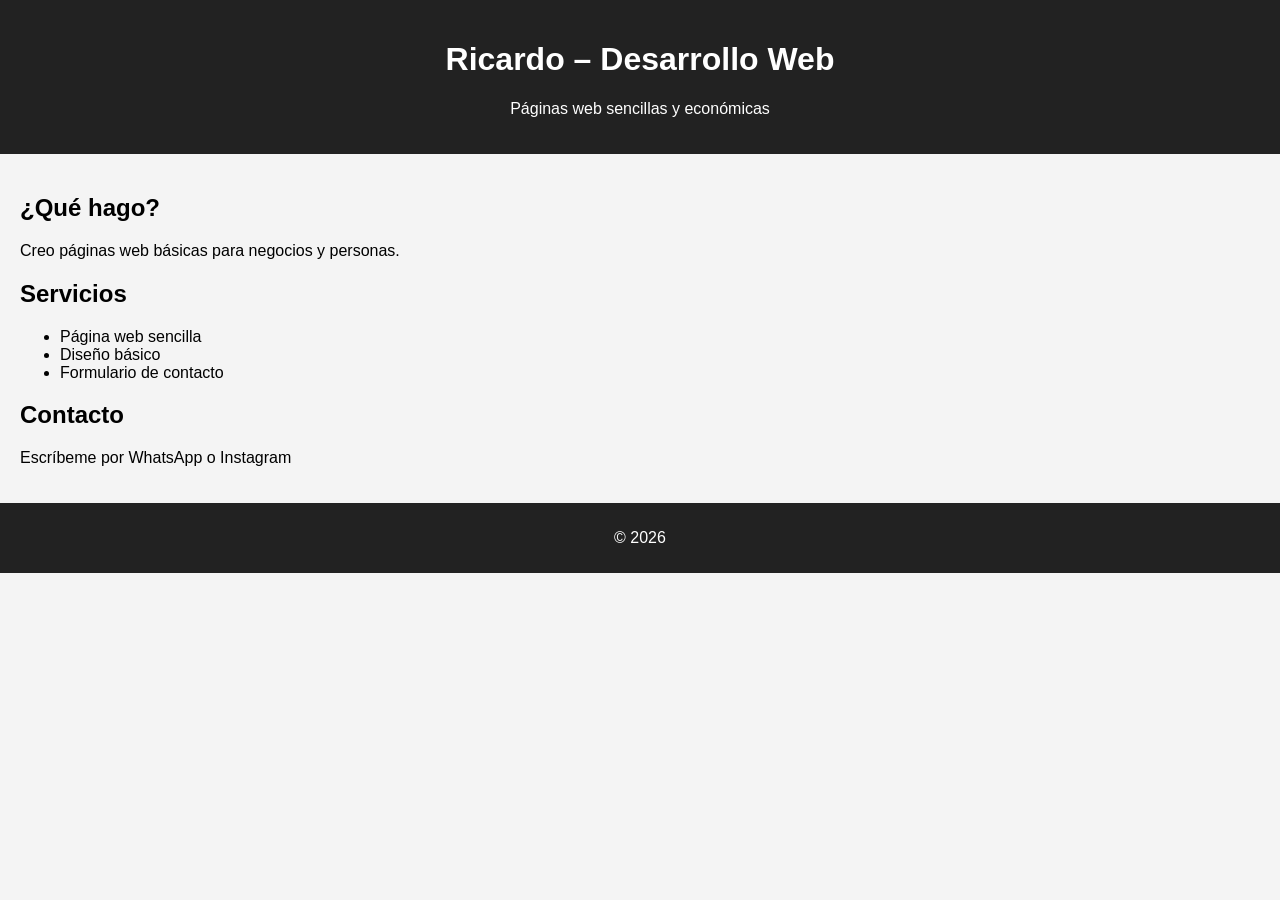
==== index.html @ af0c1932 "Add files via upload" ====
<!DOCTYPE html>
<html lang="es">
<head>
  <meta charset="UTF-8">
  <title>Mi primera página</title>
  <style>
    body {
      font-family: Arial, sans-serif;
      background: #f4f4f4;
      margin: 0;
      padding: 0;
    }
    header {
      background: #222;
      color: white;
      padding: 20px;
      text-align: center;
    }
    section {
      padding: 20px;
    }
    footer {
      background: #222;
      color: white;
      text-align: center;
      padding: 10px;
    }
  </style>
</head>
<body>

<header>
  <h1>Ricardo – Desarrollo Web</h1>
  <p>Páginas web sencillas y económicas</p>
</header>

<section>
  <h2>¿Qué hago?</h2>
  <p>Creo páginas web básicas para negocios y personas.</p>

  <h2>Servicios</h2>
  <ul>
    <li>Página web sencilla</li>
    <li>Diseño básico</li>
    <li>Formulario de contacto</li>
  </ul>

  <h2>Contacto</h2>
  <p>Escríbeme por WhatsApp o Instagram</p>
</section>

<footer>
  <p>© 2026</p>
</footer>

</body>
</html>
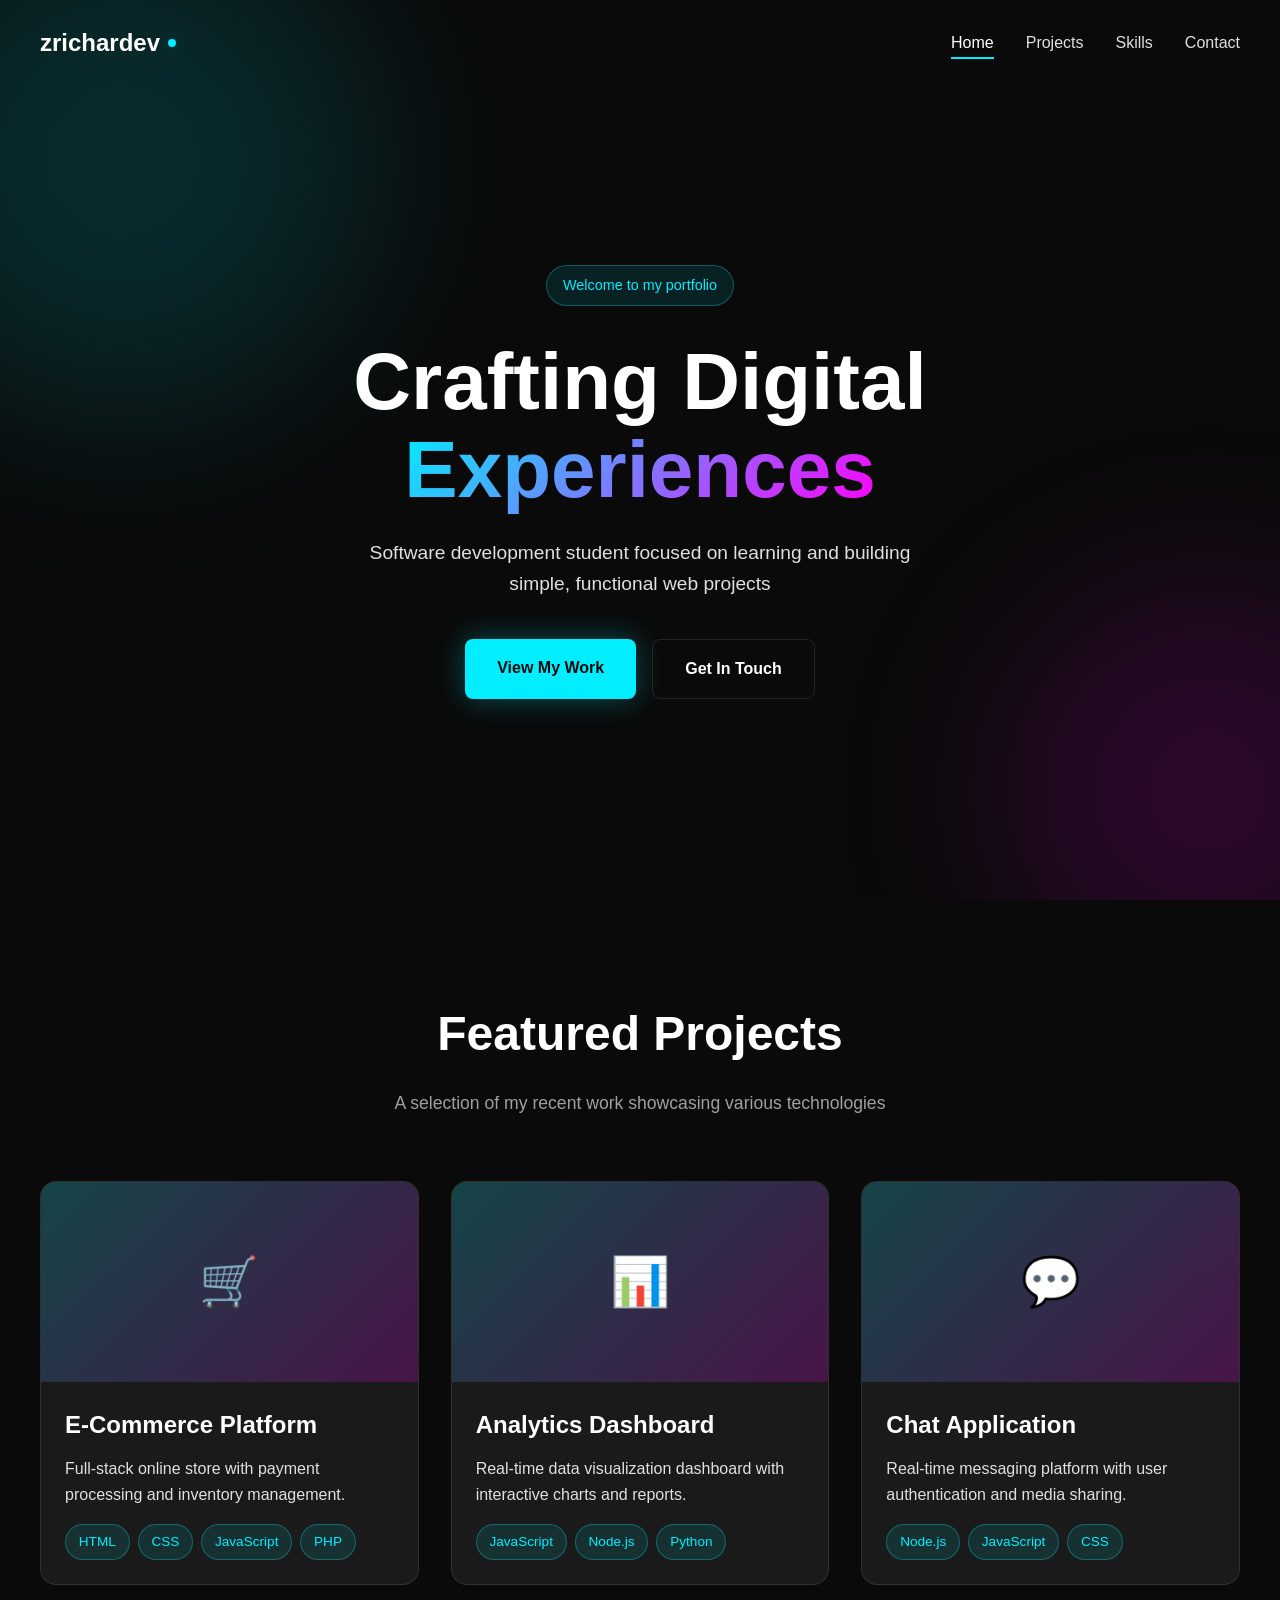
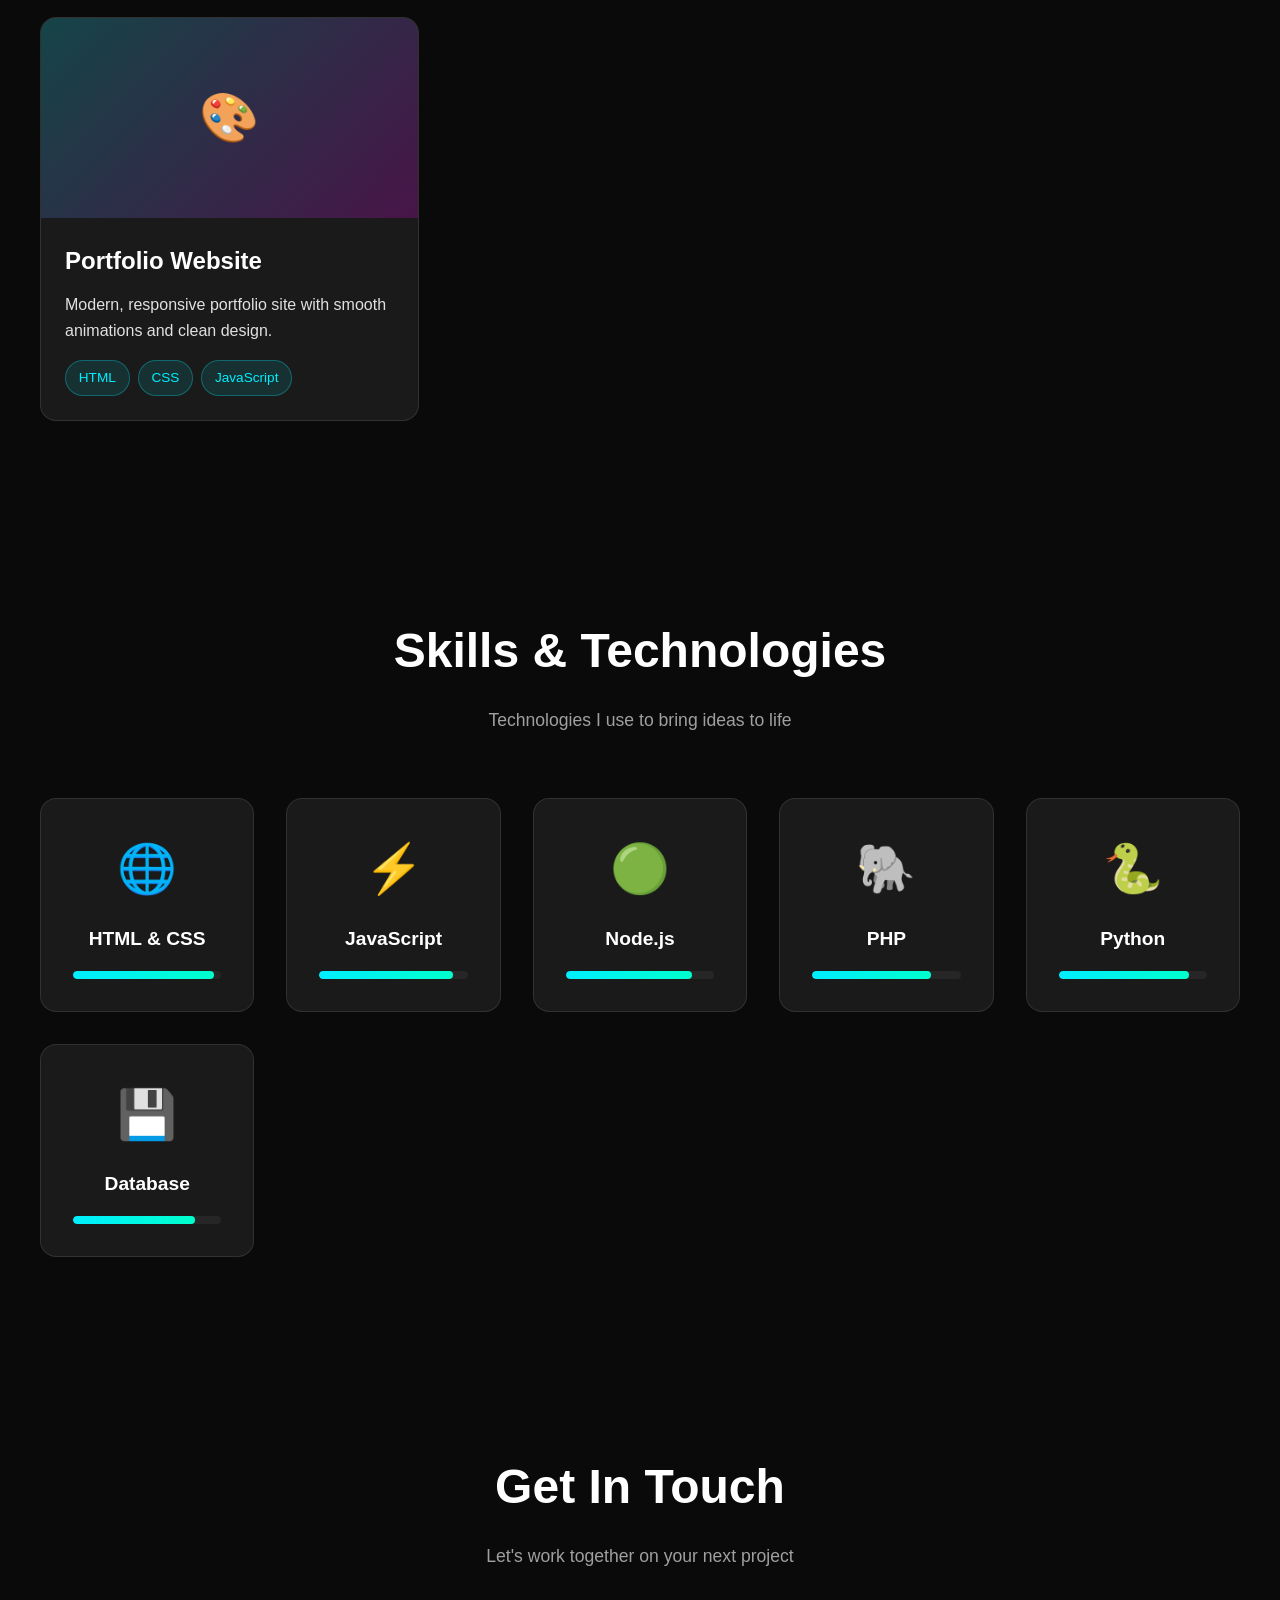
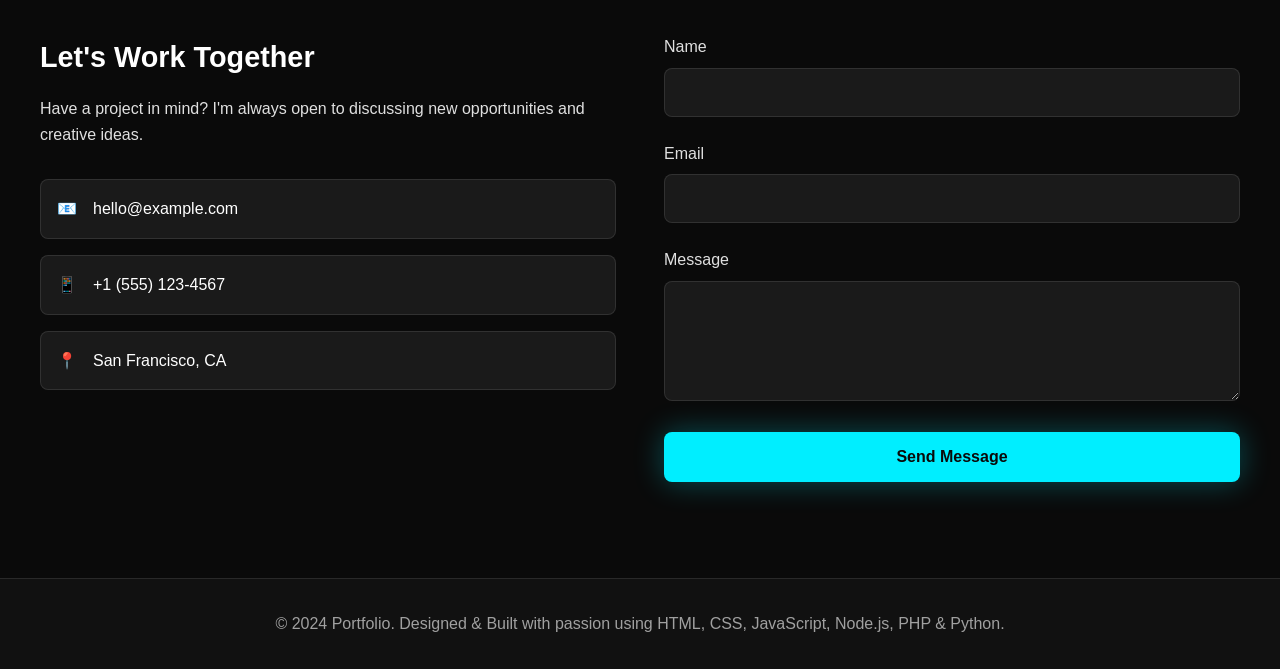
==== commit e4102955: "Update and rename portfolio.html to index.html" ====
--- a/index.html
+++ b/index.html
@@ -1,57 +1,805 @@
 <!DOCTYPE html>
-<html lang="es">
+<html lang="en">
 <head>
-  <meta charset="UTF-8">
-  <title>Mi primera página</title>
-  <style>
-    body {
-      font-family: Arial, sans-serif;
-      background: #f4f4f4;
-      margin: 0;
-      padding: 0;
-    }
-    header {
-      background: #222;
-      color: white;
-      padding: 20px;
-      text-align: center;
-    }
-    section {
-      padding: 20px;
-    }
-    footer {
-      background: #222;
-      color: white;
-      text-align: center;
-      padding: 10px;
-    }
-  </style>
+    <meta charset="UTF-8">
+    <meta name="viewport" content="width=device-width, initial-scale=1.0">
+    <title>My Portfolio - Web Developer</title>
+    <style>
+        * {
+            margin: 0;
+            padding: 0;
+            box-sizing: border-box;
+        }
+
+        :root {
+            --bg-primary: #0a0a0a;
+            --bg-secondary: #111111;
+            --bg-card: #1a1a1a;
+            --text-primary: #ffffff;
+            --text-secondary: #e0e0e0;
+            --text-muted: #a0a0a0;
+            --accent: #00eeff;
+            --accent-glow: rgba(0, 238, 255, 0.3);
+            --border: rgba(255, 255, 255, 0.1);
+        }
+
+        body {
+            font-family: 'Segoe UI', Tahoma, Geneva, Verdana, sans-serif;
+            background: var(--bg-primary);
+            color: var(--text-primary);
+            line-height: 1.6;
+            overflow-x: hidden;
+        }
+
+        /* Animated Background */
+        .animated-bg {
+            position: fixed;
+            top: 0;
+            left: 0;
+            width: 100%;
+            height: 100%;
+            z-index: 0;
+            overflow: hidden;
+            pointer-events: none;
+        }
+
+        .gradient-orb {
+            position: absolute;
+            border-radius: 50%;
+            filter: blur(100px);
+            opacity: 0.15;
+            animation: float 20s infinite ease-in-out;
+        }
+
+        .orb-1 {
+            width: 500px;
+            height: 500px;
+            background: var(--accent);
+            top: -10%;
+            left: -10%;
+        }
+
+        .orb-2 {
+            width: 400px;
+            height: 400px;
+            background: #ff00ff;
+            bottom: -10%;
+            right: -10%;
+            animation-delay: 7s;
+        }
+
+        @keyframes float {
+            0%, 100% { transform: translate(0, 0) scale(1); }
+            33% { transform: translate(50px, -50px) scale(1.1); }
+            66% { transform: translate(-50px, 50px) scale(0.9); }
+        }
+
+        /* Navigation */
+        nav {
+            position: fixed;
+            top: 0;
+            left: 0;
+            right: 0;
+            z-index: 1000;
+            padding: 1.5rem 2rem;
+            transition: all 0.3s ease;
+        }
+
+        nav.scrolled {
+            background: rgba(10, 10, 10, 0.9);
+            backdrop-filter: blur(20px);
+            border-bottom: 1px solid var(--border);
+            padding: 1rem 2rem;
+        }
+
+        .nav-content {
+            max-width: 1200px;
+            margin: 0 auto;
+            display: flex;
+            justify-content: space-between;
+            align-items: center;
+        }
+
+        .logo {
+            font-size: 1.5rem;
+            font-weight: 700;
+            display: flex;
+            align-items: center;
+            gap: 0.5rem;
+        }
+
+        .logo-dot {
+            width: 8px;
+            height: 8px;
+            background: var(--accent);
+            border-radius: 50%;
+            box-shadow: 0 0 20px var(--accent-glow);
+            animation: pulse 2s infinite;
+        }
+
+        @keyframes pulse {
+            0%, 100% { transform: scale(1); opacity: 1; }
+            50% { transform: scale(1.2); opacity: 0.8; }
+        }
+
+        .nav-menu {
+            display: flex;
+            gap: 2rem;
+            list-style: none;
+        }
+
+        .nav-menu a {
+            color: var(--text-secondary);
+            text-decoration: none;
+            position: relative;
+            padding: 0.5rem 0;
+            transition: color 0.3s ease;
+        }
+
+        .nav-menu a::after {
+            content: '';
+            position: absolute;
+            bottom: 0;
+            left: 0;
+            width: 0;
+            height: 2px;
+            background: var(--accent);
+            transition: width 0.3s ease;
+        }
+
+        .nav-menu a:hover,
+        .nav-menu a.active {
+            color: var(--text-primary);
+        }
+
+        .nav-menu a:hover::after,
+        .nav-menu a.active::after {
+            width: 100%;
+        }
+
+        /* Hero Section */
+        .hero {
+            min-height: 100vh;
+            display: flex;
+            align-items: center;
+            justify-content: center;
+            padding: 8rem 2rem 4rem;
+            position: relative;
+        }
+
+        .hero-content {
+            max-width: 1200px;
+            text-align: center;
+        }
+
+        .hero-tag {
+            display: inline-block;
+            padding: 0.5rem 1rem;
+            background: rgba(0, 238, 255, 0.1);
+            border: 1px solid rgba(0, 238, 255, 0.3);
+            border-radius: 50px;
+            font-size: 0.9rem;
+            color: var(--accent);
+            margin-bottom: 2rem;
+        }
+
+        .hero h1 {
+            font-size: clamp(2.5rem, 8vw, 5rem);
+            font-weight: 800;
+            line-height: 1.1;
+            margin-bottom: 1.5rem;
+        }
+
+        .gradient-text {
+            background: linear-gradient(135deg, var(--accent) 0%, #ff00ff 100%);
+            -webkit-background-clip: text;
+            -webkit-text-fill-color: transparent;
+            background-clip: text;
+        }
+
+        .hero p {
+            font-size: 1.2rem;
+            color: var(--text-secondary);
+            max-width: 600px;
+            margin: 0 auto 2.5rem;
+        }
+
+        .hero-buttons {
+            display: flex;
+            gap: 1rem;
+            justify-content: center;
+            flex-wrap: wrap;
+        }
+
+        .btn-primary, .btn-secondary {
+            padding: 1rem 2rem;
+            font-size: 1rem;
+            font-weight: 600;
+            border-radius: 8px;
+            cursor: pointer;
+            transition: all 0.3s ease;
+            border: none;
+            text-decoration: none;
+            display: inline-block;
+        }
+
+        .btn-primary {
+            background: var(--accent);
+            color: var(--bg-primary);
+            box-shadow: 0 0 30px var(--accent-glow);
+        }
+
+        .btn-primary:hover {
+            transform: translateY(-2px);
+            box-shadow: 0 0 50px var(--accent-glow);
+        }
+
+        .btn-secondary {
+            background: transparent;
+            color: var(--text-primary);
+            border: 1px solid var(--border);
+        }
+
+        .btn-secondary:hover {
+            border-color: var(--accent);
+            color: var(--accent);
+            transform: translateY(-2px);
+        }
+
+        /* Sections */
+        section {
+            position: relative;
+            padding: 6rem 2rem;
+        }
+
+        .container {
+            max-width: 1200px;
+            margin: 0 auto;
+        }
+
+        .section-header {
+            text-align: center;
+            margin-bottom: 4rem;
+        }
+
+        .section-title {
+            font-size: clamp(2rem, 5vw, 3rem);
+            font-weight: 800;
+            margin-bottom: 1rem;
+        }
+
+        .section-subtitle {
+            color: var(--text-muted);
+            font-size: 1.1rem;
+            max-width: 600px;
+            margin: 0 auto;
+        }
+
+        /* Projects Grid */
+        .projects-grid {
+            display: grid;
+            grid-template-columns: repeat(auto-fit, minmax(300px, 1fr));
+            gap: 2rem;
+        }
+
+        .project-card {
+            background: var(--bg-card);
+            border: 1px solid var(--border);
+            border-radius: 16px;
+            overflow: hidden;
+            transition: all 0.3s ease;
+            cursor: pointer;
+        }
+
+        .project-card:hover {
+            transform: translateY(-8px);
+            border-color: var(--accent);
+            box-shadow: 0 20px 40px rgba(0, 238, 255, 0.2);
+        }
+
+        .project-image {
+            width: 100%;
+            height: 200px;
+            background: linear-gradient(135deg, rgba(0, 238, 255, 0.2), rgba(255, 0, 255, 0.2));
+            display: flex;
+            align-items: center;
+            justify-content: center;
+            font-size: 3rem;
+            transition: all 0.3s ease;
+        }
+
+        .project-card:hover .project-image {
+            transform: scale(1.05);
+        }
+
+        .project-info {
+            padding: 1.5rem;
+        }
+
+        .project-title {
+            font-size: 1.5rem;
+            font-weight: 700;
+            margin-bottom: 0.75rem;
+        }
+
+        .project-description {
+            color: var(--text-secondary);
+            margin-bottom: 1rem;
+        }
+
+        .project-tags {
+            display: flex;
+            flex-wrap: wrap;
+            gap: 0.5rem;
+        }
+
+        .tag {
+            padding: 0.4rem 0.8rem;
+            background: rgba(0, 238, 255, 0.1);
+            border: 1px solid rgba(0, 238, 255, 0.3);
+            border-radius: 20px;
+            font-size: 0.85rem;
+            color: var(--accent);
+        }
+
+        /* Skills Grid */
+        .skills-grid {
+            display: grid;
+            grid-template-columns: repeat(auto-fit, minmax(200px, 1fr));
+            gap: 2rem;
+        }
+
+        .skill-card {
+            background: var(--bg-card);
+            border: 1px solid var(--border);
+            border-radius: 16px;
+            padding: 2rem;
+            text-align: center;
+            transition: all 0.3s ease;
+        }
+
+        .skill-card:hover {
+            border-color: var(--accent);
+            transform: translateY(-5px);
+            box-shadow: 0 10px 30px rgba(0, 238, 255, 0.15);
+        }
+
+        .skill-icon {
+            font-size: 3rem;
+            margin-bottom: 1rem;
+        }
+
+        .skill-name {
+            font-size: 1.2rem;
+            font-weight: 700;
+            margin-bottom: 1rem;
+        }
+
+        .skill-bar {
+            width: 100%;
+            height: 8px;
+            background: rgba(255, 255, 255, 0.05);
+            border-radius: 10px;
+            overflow: hidden;
+        }
+
+        .skill-progress {
+            height: 100%;
+            background: linear-gradient(90deg, var(--accent) 0%, #00ffcc 100%);
+            border-radius: 10px;
+            transition: width 1s ease;
+        }
+
+        /* Contact Form */
+        .contact-grid {
+            display: grid;
+            grid-template-columns: 1fr;
+            gap: 3rem;
+        }
+
+        @media (min-width: 768px) {
+            .contact-grid {
+                grid-template-columns: 1fr 1fr;
+            }
+        }
+
+        .contact-info h3 {
+            font-size: 1.8rem;
+            margin-bottom: 1rem;
+        }
+
+        .contact-info p {
+            color: var(--text-secondary);
+            margin-bottom: 2rem;
+        }
+
+        .contact-method {
+            display: flex;
+            align-items: center;
+            gap: 1rem;
+            padding: 1rem;
+            background: var(--bg-card);
+            border: 1px solid var(--border);
+            border-radius: 8px;
+            margin-bottom: 1rem;
+            transition: all 0.3s ease;
+        }
+
+        .contact-method:hover {
+            border-color: var(--accent);
+            transform: translateX(5px);
+        }
+
+        .form-group {
+            margin-bottom: 1.5rem;
+        }
+
+        .form-group label {
+            display: block;
+            margin-bottom: 0.5rem;
+            color: var(--text-secondary);
+        }
+
+        .form-group input,
+        .form-group textarea {
+            width: 100%;
+            padding: 1rem;
+            background: var(--bg-card);
+            border: 1px solid var(--border);
+            border-radius: 8px;
+            color: var(--text-primary);
+            font-family: inherit;
+            transition: all 0.3s ease;
+        }
+
+        .form-group input:focus,
+        .form-group textarea:focus {
+            outline: none;
+            border-color: var(--accent);
+            box-shadow: 0 0 0 3px var(--accent-glow);
+        }
+
+        .form-group textarea {
+            resize: vertical;
+            min-height: 120px;
+        }
+
+        /* Footer */
+        footer {
+            background: var(--bg-secondary);
+            border-top: 1px solid var(--border);
+            padding: 2rem;
+            text-align: center;
+            color: var(--text-muted);
+        }
+
+        /* Responsive */
+        @media (max-width: 768px) {
+            .nav-menu {
+                display: none;
+            }
+
+            section {
+                padding: 4rem 1.5rem;
+            }
+
+            .hero {
+                padding: 6rem 1.5rem 3rem;
+            }
+        }
+
+        /* Smooth Scroll */
+        html {
+            scroll-behavior: smooth;
+        }
+    </style>
 </head>
 <body>
-
-<header>
-  <h1>Ricardo – Desarrollo Web</h1>
-  <p>Páginas web sencillas y económicas</p>
-</header>
-
-<section>
-  <h2>¿Qué hago?</h2>
-  <p>Creo páginas web básicas para negocios y personas.</p>
-
-  <h2>Servicios</h2>
-  <ul>
-    <li>Página web sencilla</li>
-    <li>Diseño básico</li>
-    <li>Formulario de contacto</li>
-  </ul>
-
-  <h2>Contacto</h2>
-  <p>Escríbeme por WhatsApp o Instagram</p>
-</section>
-
-<footer>
-  <p>© 2026</p>
-</footer>
-
+    <!-- Animated Background -->
+    <div class="animated-bg">
+        <div class="gradient-orb orb-1"></div>
+        <div class="gradient-orb orb-2"></div>
+    </div>
+
+    <!-- Navigation -->
+    <nav id="navbar">
+        <div class="nav-content">
+            <div class="logo">
+                zrichardev<span class="logo-dot"></span>
+            </div>
+            <ul class="nav-menu">
+                <li><a href="#home" class="active">Home</a></li>
+                <li><a href="#projects">Projects</a></li>
+                <li><a href="#skills">Skills</a></li>
+                <li><a href="#contact">Contact</a></li>
+            </ul>
+        </div>
+    </nav>
+
+    <!-- Hero Section -->
+    <section id="home" class="hero">
+        <div class="hero-content">
+            <div class="hero-tag">Welcome to my portfolio</div>
+            <h1>
+                Crafting Digital<br>
+                <span class="gradient-text">Experiences</span>
+            </h1>
+            <p>
+                Software development student focused on learning and building simple,
+                functional web projects
+            </p>
+            <div class="hero-buttons">
+                <a href="#projects" class="btn-primary">View My Work</a>
+                <a href="#contact" class="btn-secondary">Get In Touch</a>
+            </div>
+        </div>
+    </section>
+
+    <!-- Projects Section -->
+    <section id="projects">
+        <div class="container">
+            <div class="section-header">
+                <h2 class="section-title">Featured Projects</h2>
+                <p class="section-subtitle">
+                    A selection of my recent work showcasing various technologies
+                </p>
+            </div>
+
+            <div class="projects-grid">
+                <div class="project-card">
+                    <div class="project-image">🛒</div>
+                    <div class="project-info">
+                        <h3 class="project-title">E-Commerce Platform</h3>
+                        <p class="project-description">
+                            Full-stack online store with payment processing and inventory management.
+                        </p>
+                        <div class="project-tags">
+                            <span class="tag">HTML</span>
+                            <span class="tag">CSS</span>
+                            <span class="tag">JavaScript</span>
+                            <span class="tag">PHP</span>
+                        </div>
+                    </div>
+                </div>
+
+                <div class="project-card">
+                    <div class="project-image">📊</div>
+                    <div class="project-info">
+                        <h3 class="project-title">Analytics Dashboard</h3>
+                        <p class="project-description">
+                            Real-time data visualization dashboard with interactive charts and reports.
+                        </p>
+                        <div class="project-tags">
+                            <span class="tag">JavaScript</span>
+                            <span class="tag">Node.js</span>
+                            <span class="tag">Python</span>
+                        </div>
+                    </div>
+                </div>
+
+                <div class="project-card">
+                    <div class="project-image">💬</div>
+                    <div class="project-info">
+                        <h3 class="project-title">Chat Application</h3>
+                        <p class="project-description">
+                            Real-time messaging platform with user authentication and media sharing.
+                        </p>
+                        <div class="project-tags">
+                            <span class="tag">Node.js</span>
+                            <span class="tag">JavaScript</span>
+                            <span class="tag">CSS</span>
+                        </div>
+                    </div>
+                </div>
+
+                <div class="project-card">
+                    <div class="project-image">🎨</div>
+                    <div class="project-info">
+                        <h3 class="project-title">Portfolio Website</h3>
+                        <p class="project-description">
+                            Modern, responsive portfolio site with smooth animations and clean design.
+                        </p>
+                        <div class="project-tags">
+                            <span class="tag">HTML</span>
+                            <span class="tag">CSS</span>
+                            <span class="tag">JavaScript</span>
+                        </div>
+                    </div>
+                </div>
+            </div>
+        </div>
+    </section>
+
+    <!-- Skills Section -->
+    <section id="skills">
+        <div class="container">
+            <div class="section-header">
+                <h2 class="section-title">Skills & Technologies</h2>
+                <p class="section-subtitle">
+                    Technologies I use to bring ideas to life
+                </p>
+            </div>
+
+            <div class="skills-grid">
+                <div class="skill-card">
+                    <div class="skill-icon">🌐</div>
+                    <h3 class="skill-name">HTML & CSS</h3>
+                    <div class="skill-bar">
+                        <div class="skill-progress" style="width: 95%"></div>
+                    </div>
+                </div>
+
+                <div class="skill-card">
+                    <div class="skill-icon">⚡</div>
+                    <h3 class="skill-name">JavaScript</h3>
+                    <div class="skill-bar">
+                        <div class="skill-progress" style="width: 90%"></div>
+                    </div>
+                </div>
+
+                <div class="skill-card">
+                    <div class="skill-icon">🟢</div>
+                    <h3 class="skill-name">Node.js</h3>
+                    <div class="skill-bar">
+                        <div class="skill-progress" style="width: 85%"></div>
+                    </div>
+                </div>
+
+                <div class="skill-card">
+                    <div class="skill-icon">🐘</div>
+                    <h3 class="skill-name">PHP</h3>
+                    <div class="skill-bar">
+                        <div class="skill-progress" style="width: 80%"></div>
+                    </div>
+                </div>
+
+                <div class="skill-card">
+                    <div class="skill-icon">🐍</div>
+                    <h3 class="skill-name">Python</h3>
+                    <div class="skill-bar">
+                        <div class="skill-progress" style="width: 88%"></div>
+                    </div>
+                </div>
+
+                <div class="skill-card">
+                    <div class="skill-icon">💾</div>
+                    <h3 class="skill-name">Database</h3>
+                    <div class="skill-bar">
+                        <div class="skill-progress" style="width: 82%"></div>
+                    </div>
+                </div>
+            </div>
+        </div>
+    </section>
+
+    <!-- Contact Section -->
+    <section id="contact">
+        <div class="container">
+            <div class="section-header">
+                <h2 class="section-title">Get In Touch</h2>
+                <p class="section-subtitle">
+                    Let's work together on your next project
+                </p>
+            </div>
+
+            <div class="contact-grid">
+                <div class="contact-info">
+                    <h3>Let's Work Together</h3>
+                    <p>
+                        Have a project in mind? I'm always open to discussing new opportunities
+                        and creative ideas.
+                    </p>
+                    <div class="contact-method">
+                        <span>📧</span>
+                        <span>hello@example.com</span>
+                    </div>
+                    <div class="contact-method">
+                        <span>📱</span>
+                        <span>+1 (555) 123-4567</span>
+                    </div>
+                    <div class="contact-method">
+                        <span>📍</span>
+                        <span>San Francisco, CA</span>
+                    </div>
+                </div>
+
+                <form id="contactForm">
+                    <div class="form-group">
+                        <label for="name">Name</label>
+                        <input type="text" id="name" name="name" required>
+                    </div>
+                    <div class="form-group">
+                        <label for="email">Email</label>
+                        <input type="email" id="email" name="email" required>
+                    </div>
+                    <div class="form-group">
+                        <label for="message">Message</label>
+                        <textarea id="message" name="message" required></textarea>
+                    </div>
+                    <button type="submit" class="btn-primary" style="width: 100%;">Send Message</button>
+                </form>
+            </div>
+        </div>
+    </section>
+
+    <!-- Footer -->
+    <footer>
+        <p>&copy; 2024 Portfolio. Designed & Built with passion using HTML, CSS, JavaScript, Node.js, PHP & Python.</p>
+    </footer>
+
+    <!-- JavaScript -->
+    <script>
+        // Navigation scroll effect
+        window.addEventListener('scroll', () => {
+            const navbar = document.getElementById('navbar');
+            if (window.scrollY > 50) {
+                navbar.classList.add('scrolled');
+            } else {
+                navbar.classList.remove('scrolled');
+            }
+
+            // Update active nav link
+            const sections = document.querySelectorAll('section');
+            const navLinks = document.querySelectorAll('.nav-menu a');
+
+            sections.forEach(section => {
+                const rect = section.getBoundingClientRect();
+                if (rect.top <= 100 && rect.bottom >= 100) {
+                    navLinks.forEach(link => {
+                        link.classList.remove('active');
+                        if (link.getAttribute('href') === `#${section.id}`) {
+                            link.classList.add('active');
+                        }
+                    });
+                }
+            });
+        });
+
+        // Animate skill bars on scroll
+        const observerOptions = {
+            threshold: 0.5
+        };
+
+        const observer = new IntersectionObserver((entries) => {
+            entries.forEach(entry => {
+                if (entry.isIntersecting) {
+                    const progressBars = entry.target.querySelectorAll('.skill-progress');
+                    progressBars.forEach(bar => {
+                        bar.style.width = bar.style.width;
+                    });
+                }
+            });
+        }, observerOptions);
+
+        const skillsSection = document.querySelector('#skills');
+        if (skillsSection) {
+            observer.observe(skillsSection);
+        }
+
+        // Contact form submission
+        document.getElementById('contactForm').addEventListener('submit', (e) => {
+            e.preventDefault();
+            const formData = new FormData(e.target);
+            const data = Object.fromEntries(formData);
+            
+            console.log('Form submitted:', data);
+            alert('Thank you for your message! I\'ll get back to you soon.');
+            e.target.reset();
+        });
+
+        // Smooth scroll for navigation links
+        document.querySelectorAll('a[href^="#"]').forEach(anchor => {
+            anchor.addEventListener('click', function (e) {
+                e.preventDefault();
+                const target = document.querySelector(this.getAttribute('href'));
+                if (target) {
+                    target.scrollIntoView({
+                        behavior: 'smooth',
+                        block: 'start'
+                    });
+                }
+            });
+        });
+    </script>
 </body>
 </html>
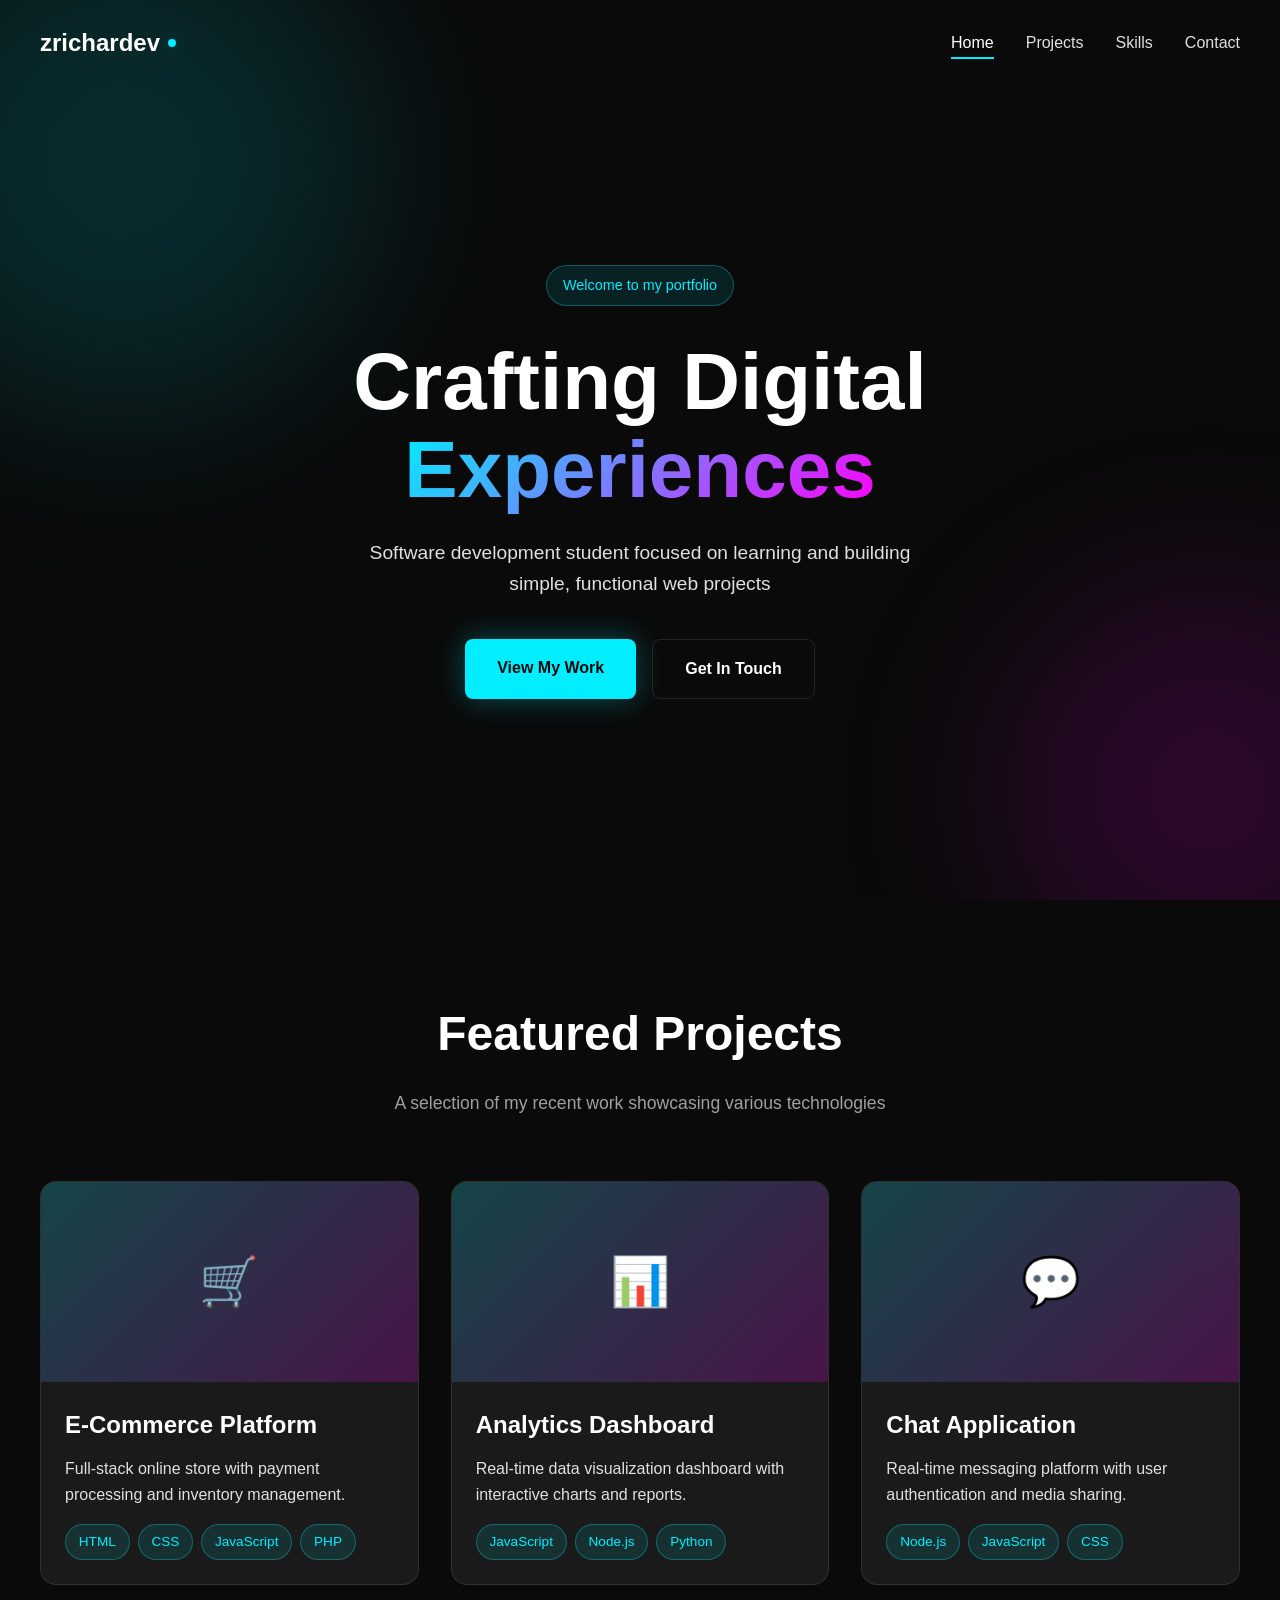
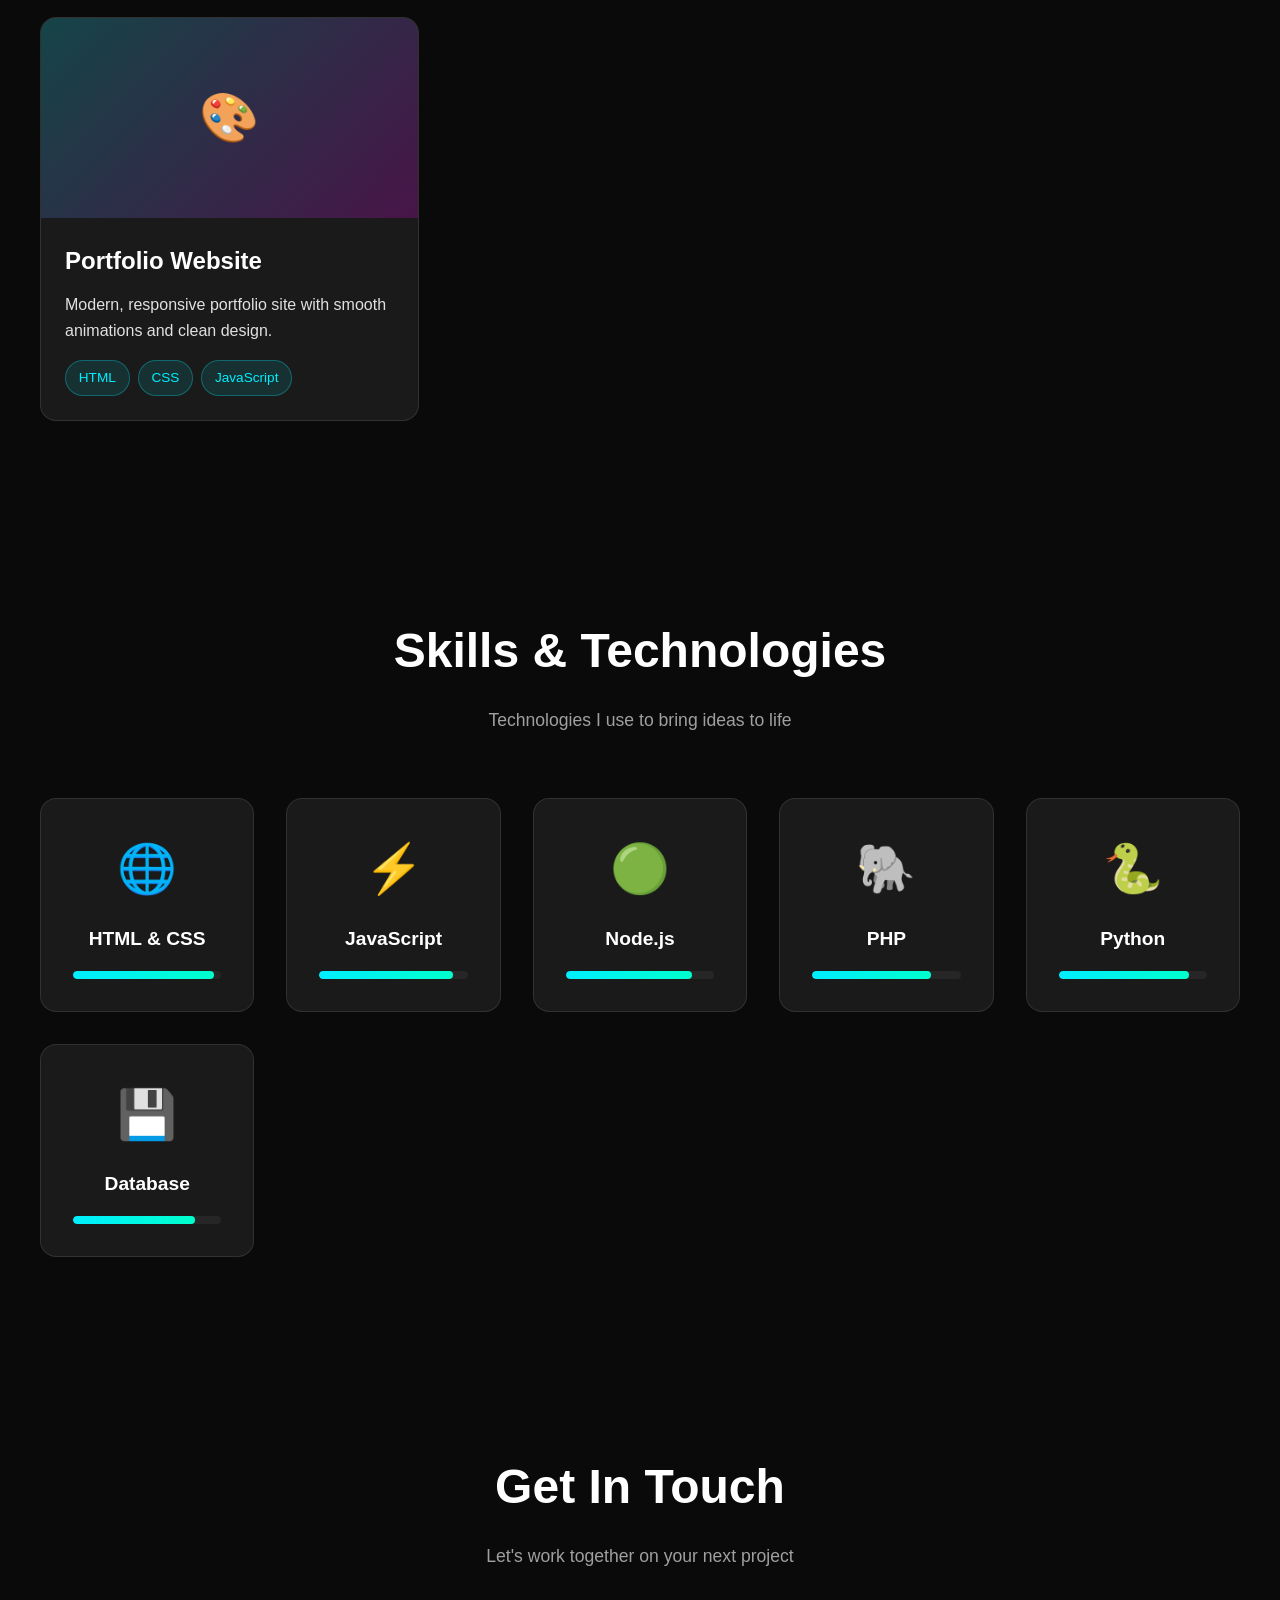
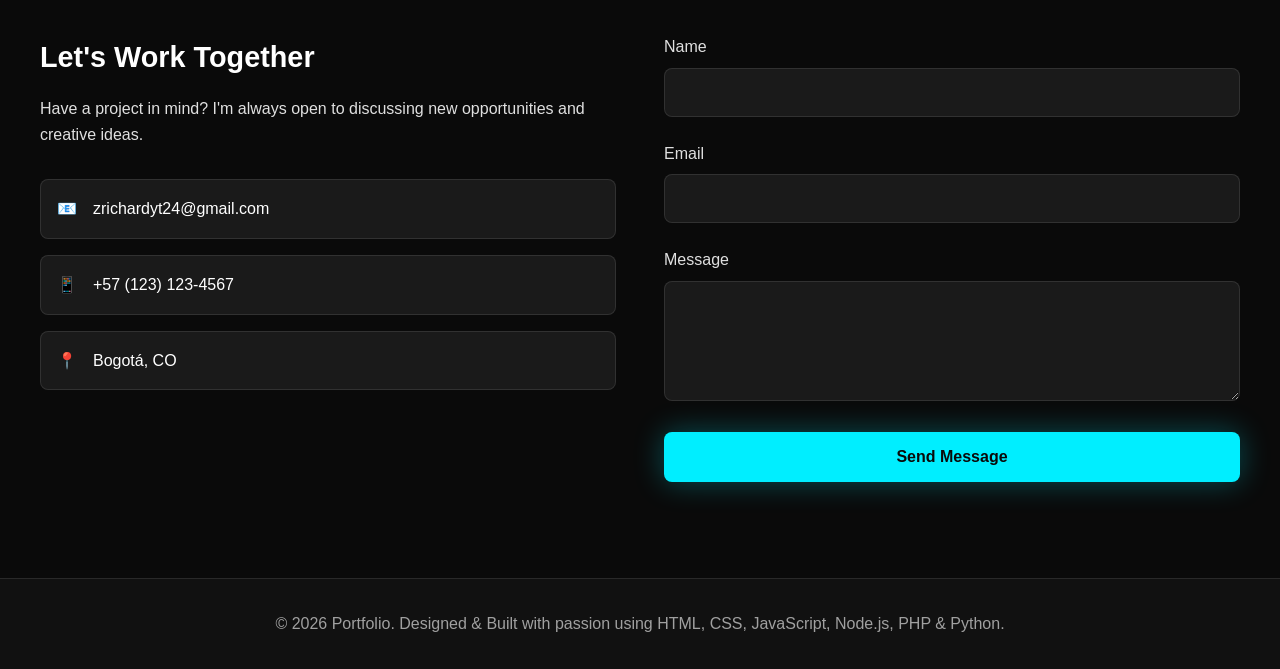
==== commit 08058947: "Update index.html" ====
--- a/index.html
+++ b/index.html
@@ -3,7 +3,7 @@
 <head>
     <meta charset="UTF-8">
     <meta name="viewport" content="width=device-width, initial-scale=1.0">
-    <title>My Portfolio - Web Developer</title>
+    <title>zrichardev portfolio</title>
     <style>
         * {
             margin: 0;
@@ -691,15 +691,15 @@
                     </p>
                     <div class="contact-method">
                         <span>📧</span>
-                        <span>hello@example.com</span>
+                        <span>zrichardyt24@gmail.com</span>
                     </div>
                     <div class="contact-method">
                         <span>📱</span>
-                        <span>+1 (555) 123-4567</span>
+                        <span>+57 (123) 123-4567</span>
                     </div>
                     <div class="contact-method">
                         <span>📍</span>
-                        <span>San Francisco, CA</span>
+                        <span>Bogotá, CO</span>
                     </div>
                 </div>
 
@@ -724,7 +724,7 @@
 
     <!-- Footer -->
     <footer>
-        <p>&copy; 2024 Portfolio. Designed & Built with passion using HTML, CSS, JavaScript, Node.js, PHP & Python.</p>
+        <p>&copy; 2026 Portfolio. Designed & Built with passion using HTML, CSS, JavaScript, Node.js, PHP & Python.</p>
     </footer>
 
     <!-- JavaScript -->
